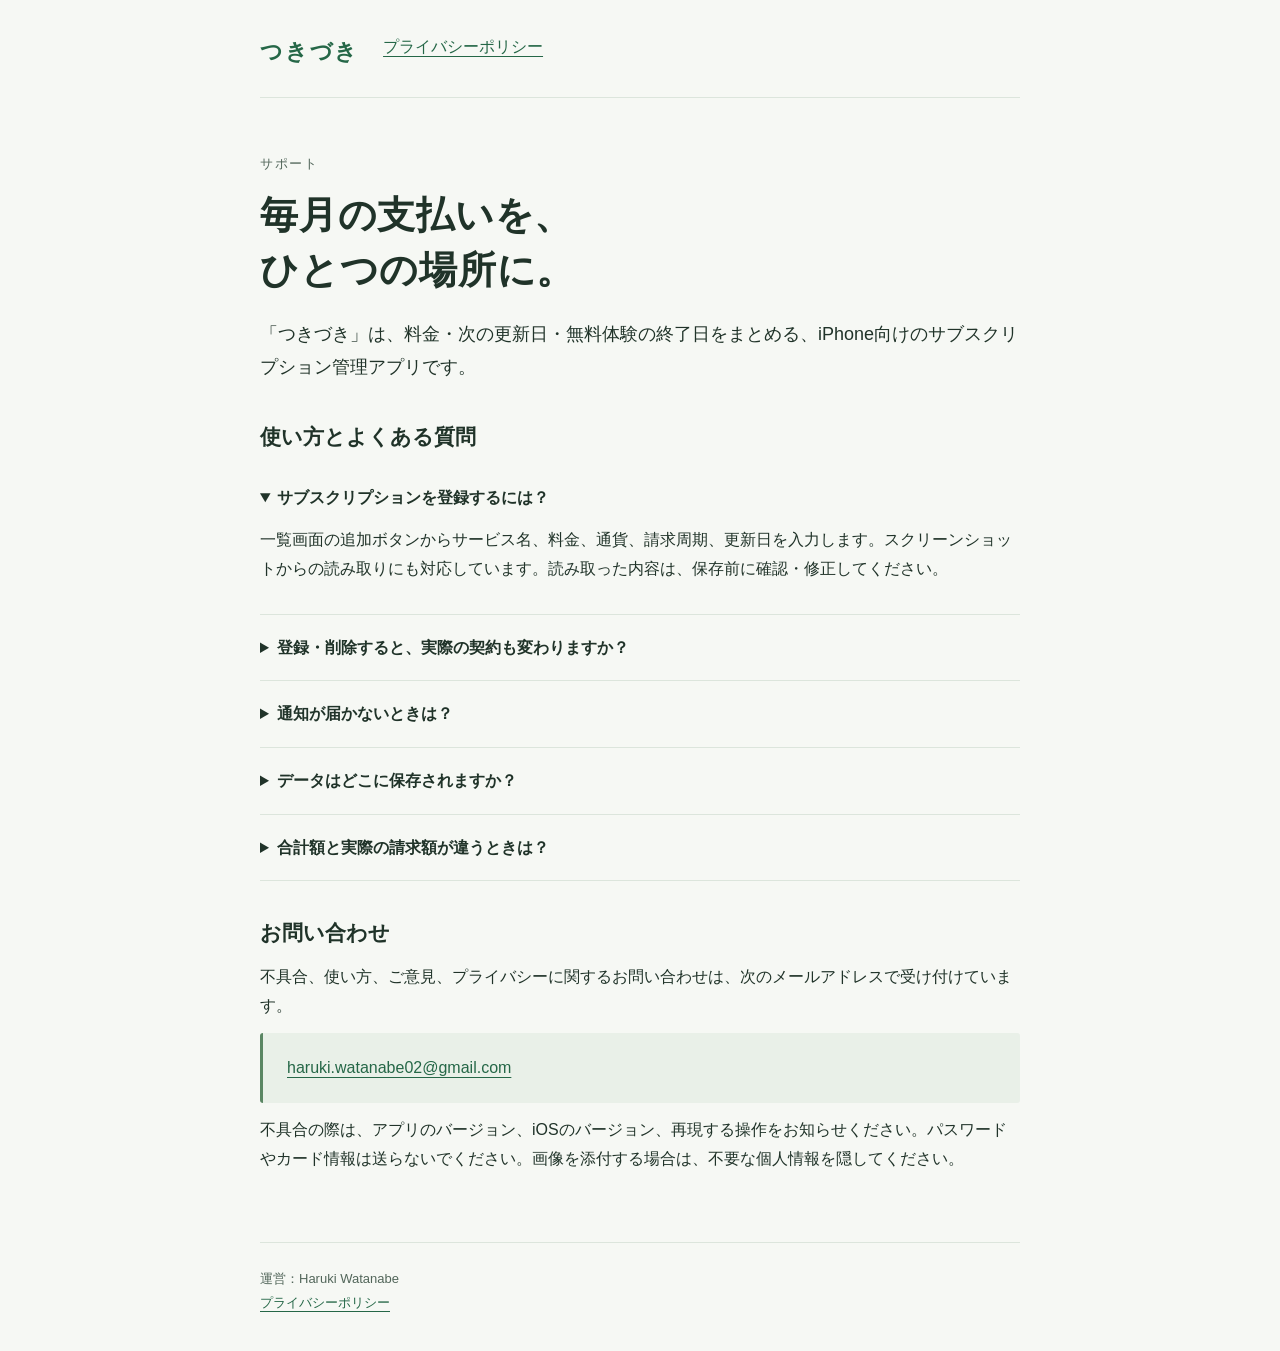
==== tsukizuki/index.html @ e801d3d7 "つきづきのプライバシーポリシーとサポートを公開" ====
<!doctype html>
<html lang="ja"><head><meta charset="utf-8"><meta name="viewport" content="width=device-width,initial-scale=1"><meta name="description" content="サブスクリプション管理アプリ「つきづき」のサポートとお問い合わせ。"><title>つきづき｜サポート</title><link rel="stylesheet" href="style.css"></head><body>
<header><nav aria-label="メインナビゲーション"><a class="brand" href="index.html">つきづき</a><a href="privacy.html">プライバシーポリシー</a></nav></header>
<main><p class="label">サポート</p><h1>毎月の支払いを、<br>ひとつの場所に。</h1><p class="lead">「つきづき」は、料金・次の更新日・無料体験の終了日をまとめる、iPhone向けのサブスクリプション管理アプリです。</p>
<h2>使い方とよくある質問</h2>
<details open><summary>サブスクリプションを登録するには？</summary><p>一覧画面の追加ボタンからサービス名、料金、通貨、請求周期、更新日を入力します。スクリーンショットからの読み取りにも対応しています。読み取った内容は、保存前に確認・修正してください。</p></details>
<details><summary>登録・削除すると、実際の契約も変わりますか？</summary><p>つきづきは契約情報を記録するアプリです。アプリ内の登録・解約済みへの変更・削除で、実際の契約や支払いは変わりません。契約の解約は、契約先またはAppleのサブスクリプション管理画面で行ってください。</p></details>
<details><summary>通知が届かないときは？</summary><p>各サブスクリプションの通知設定と、iPhoneの「設定」→「通知」でつきづきの通知許可を確認してください。集中モードや通知の要約によって、通知が遅れたり表示されなかったりすることがあります。</p></details>
<details><summary>データはどこに保存されますか？</summary><p>登録内容は端末に保存されます。iCloudが利用できる場合は、ご自身のiCloudプライベートデータベースを通じて同期します。開発者が登録内容を閲覧する機能はありません。詳しくは<a href="privacy.html">プライバシーポリシー</a>をご確認ください。</p></details>
<details><summary>合計額と実際の請求額が違うときは？</summary><p>月額・年額への換算と外貨換算は目安です。支払い周期、為替レート、手数料、契約先の請求条件によって実際の請求額とは異なります。オフライン時は最後に取得した為替レートを使います。</p></details>
<h2>お問い合わせ</h2><p>不具合、使い方、ご意見、プライバシーに関するお問い合わせは、次のメールアドレスで受け付けています。</p><p class="note contact"><a href="mailto:haruki.watanabe02@gmail.com">haruki.watanabe02@gmail.com</a></p><p>不具合の際は、アプリのバージョン、iOSのバージョン、再現する操作をお知らせください。パスワードやカード情報は送らないでください。画像を添付する場合は、不要な個人情報を隠してください。</p>
</main><footer>運営：Haruki Watanabe<br><a href="privacy.html">プライバシーポリシー</a></footer></body></html>
---- tsukizuki/style.css ----
:root{font-family:-apple-system,BlinkMacSystemFont,"Hiragino Kaku Gothic ProN",sans-serif;color:#203329;background:#f6f8f4;line-height:1.85;color-scheme:light}*{box-sizing:border-box}body{margin:0}header,main,footer{width:min(100% - 40px,760px);margin:auto}header{padding:32px 0 24px;border-bottom:1px solid #dce5dc}nav{display:flex;gap:24px;flex-wrap:wrap}a{color:#256747;text-underline-offset:4px}a:focus-visible{outline:3px solid #c59a24;outline-offset:5px}.brand{font-weight:750;font-size:22px;text-decoration:none;letter-spacing:.08em}main{padding:42px 0 56px}h1{font-size:clamp(27px,5vw,38px);line-height:1.45;margin:8px 0 20px;letter-spacing:.02em}h2{font-size:21px;line-height:1.55;margin:36px 0 12px}p{margin:12px 0}.label{font-size:13px;letter-spacing:.12em;color:#52665a}.lead{font-size:18px}.note{padding:20px 24px;background:#e9f0e8;border-left:3px solid #5a8663;border-radius:3px}.contact{overflow-wrap:anywhere}footer{border-top:1px solid #dce5dc;padding:24px 0 36px;font-size:13px;color:#52665a}ul{padding-left:1.4em}li+li{margin-top:8px}details{border-bottom:1px solid #dce5dc;padding:18px 0}summary{font-weight:650;cursor:pointer}small{font-size:13px}@media(prefers-color-scheme:dark){:root{color-scheme:dark;color:#e0e9e0;background:#142019}a{color:#99cfaa}.label,footer{color:#b0c3b4}.note{background:#24372b}header,footer,details{border-color:#405748}}
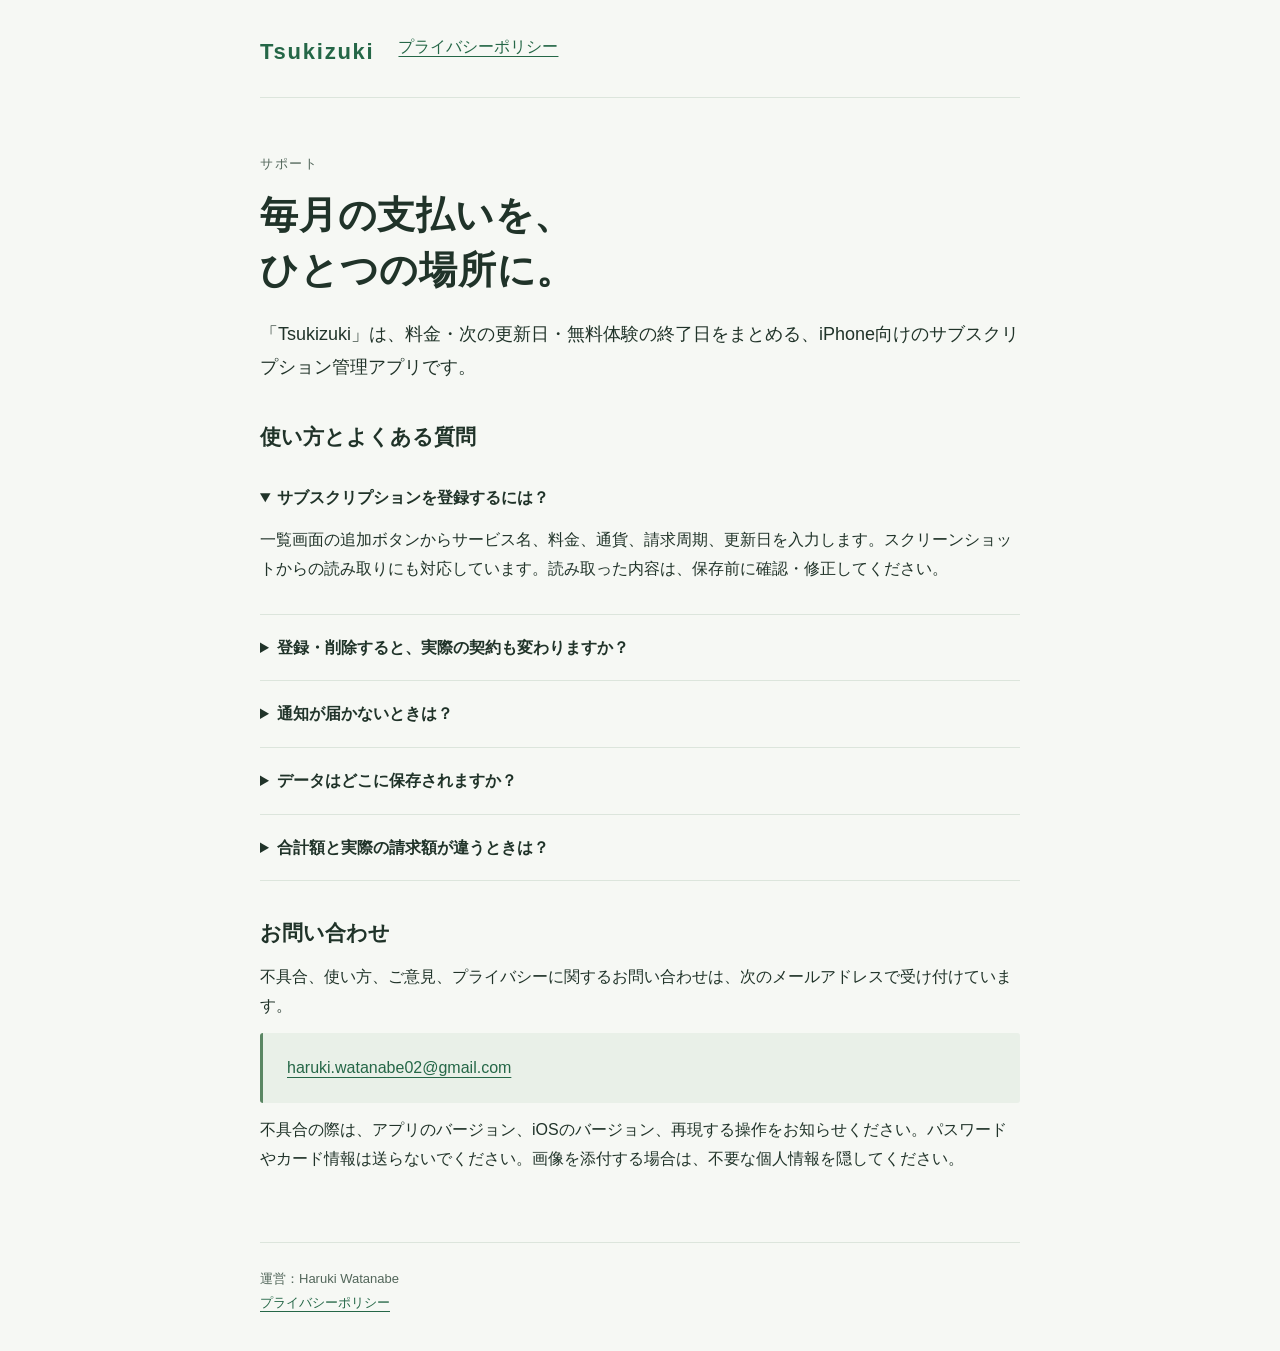
==== commit ef79e02c: "公開ページのアプリ名をTsukizukiに統一" ====
--- a/tsukizuki/index.html
+++ b/tsukizuki/index.html
@@ -1,11 +1,11 @@
 <!doctype html>
-<html lang="ja"><head><meta charset="utf-8"><meta name="viewport" content="width=device-width,initial-scale=1"><meta name="description" content="サブスクリプション管理アプリ「つきづき」のサポートとお問い合わせ。"><title>つきづき｜サポート</title><link rel="stylesheet" href="style.css"></head><body>
-<header><nav aria-label="メインナビゲーション"><a class="brand" href="index.html">つきづき</a><a href="privacy.html">プライバシーポリシー</a></nav></header>
-<main><p class="label">サポート</p><h1>毎月の支払いを、<br>ひとつの場所に。</h1><p class="lead">「つきづき」は、料金・次の更新日・無料体験の終了日をまとめる、iPhone向けのサブスクリプション管理アプリです。</p>
+<html lang="ja"><head><meta charset="utf-8"><meta name="viewport" content="width=device-width,initial-scale=1"><meta name="description" content="サブスクリプション管理アプリ「Tsukizuki」のサポートとお問い合わせ。"><title>Tsukizuki｜サポート</title><link rel="stylesheet" href="style.css"></head><body>
+<header><nav aria-label="メインナビゲーション"><a class="brand" href="index.html">Tsukizuki</a><a href="privacy.html">プライバシーポリシー</a></nav></header>
+<main><p class="label">サポート</p><h1>毎月の支払いを、<br>ひとつの場所に。</h1><p class="lead">「Tsukizuki」は、料金・次の更新日・無料体験の終了日をまとめる、iPhone向けのサブスクリプション管理アプリです。</p>
 <h2>使い方とよくある質問</h2>
 <details open><summary>サブスクリプションを登録するには？</summary><p>一覧画面の追加ボタンからサービス名、料金、通貨、請求周期、更新日を入力します。スクリーンショットからの読み取りにも対応しています。読み取った内容は、保存前に確認・修正してください。</p></details>
-<details><summary>登録・削除すると、実際の契約も変わりますか？</summary><p>つきづきは契約情報を記録するアプリです。アプリ内の登録・解約済みへの変更・削除で、実際の契約や支払いは変わりません。契約の解約は、契約先またはAppleのサブスクリプション管理画面で行ってください。</p></details>
-<details><summary>通知が届かないときは？</summary><p>各サブスクリプションの通知設定と、iPhoneの「設定」→「通知」でつきづきの通知許可を確認してください。集中モードや通知の要約によって、通知が遅れたり表示されなかったりすることがあります。</p></details>
+<details><summary>登録・削除すると、実際の契約も変わりますか？</summary><p>Tsukizukiは契約情報を記録するアプリです。アプリ内の登録・解約済みへの変更・削除で、実際の契約や支払いは変わりません。契約の解約は、契約先またはAppleのサブスクリプション管理画面で行ってください。</p></details>
+<details><summary>通知が届かないときは？</summary><p>各サブスクリプションの通知設定と、iPhoneの「設定」→「通知」でTsukizukiの通知許可を確認してください。集中モードや通知の要約によって、通知が遅れたり表示されなかったりすることがあります。</p></details>
 <details><summary>データはどこに保存されますか？</summary><p>登録内容は端末に保存されます。iCloudが利用できる場合は、ご自身のiCloudプライベートデータベースを通じて同期します。開発者が登録内容を閲覧する機能はありません。詳しくは<a href="privacy.html">プライバシーポリシー</a>をご確認ください。</p></details>
 <details><summary>合計額と実際の請求額が違うときは？</summary><p>月額・年額への換算と外貨換算は目安です。支払い周期、為替レート、手数料、契約先の請求条件によって実際の請求額とは異なります。オフライン時は最後に取得した為替レートを使います。</p></details>
 <h2>お問い合わせ</h2><p>不具合、使い方、ご意見、プライバシーに関するお問い合わせは、次のメールアドレスで受け付けています。</p><p class="note contact"><a href="mailto:haruki.watanabe02@gmail.com">haruki.watanabe02@gmail.com</a></p><p>不具合の際は、アプリのバージョン、iOSのバージョン、再現する操作をお知らせください。パスワードやカード情報は送らないでください。画像を添付する場合は、不要な個人情報を隠してください。</p>
